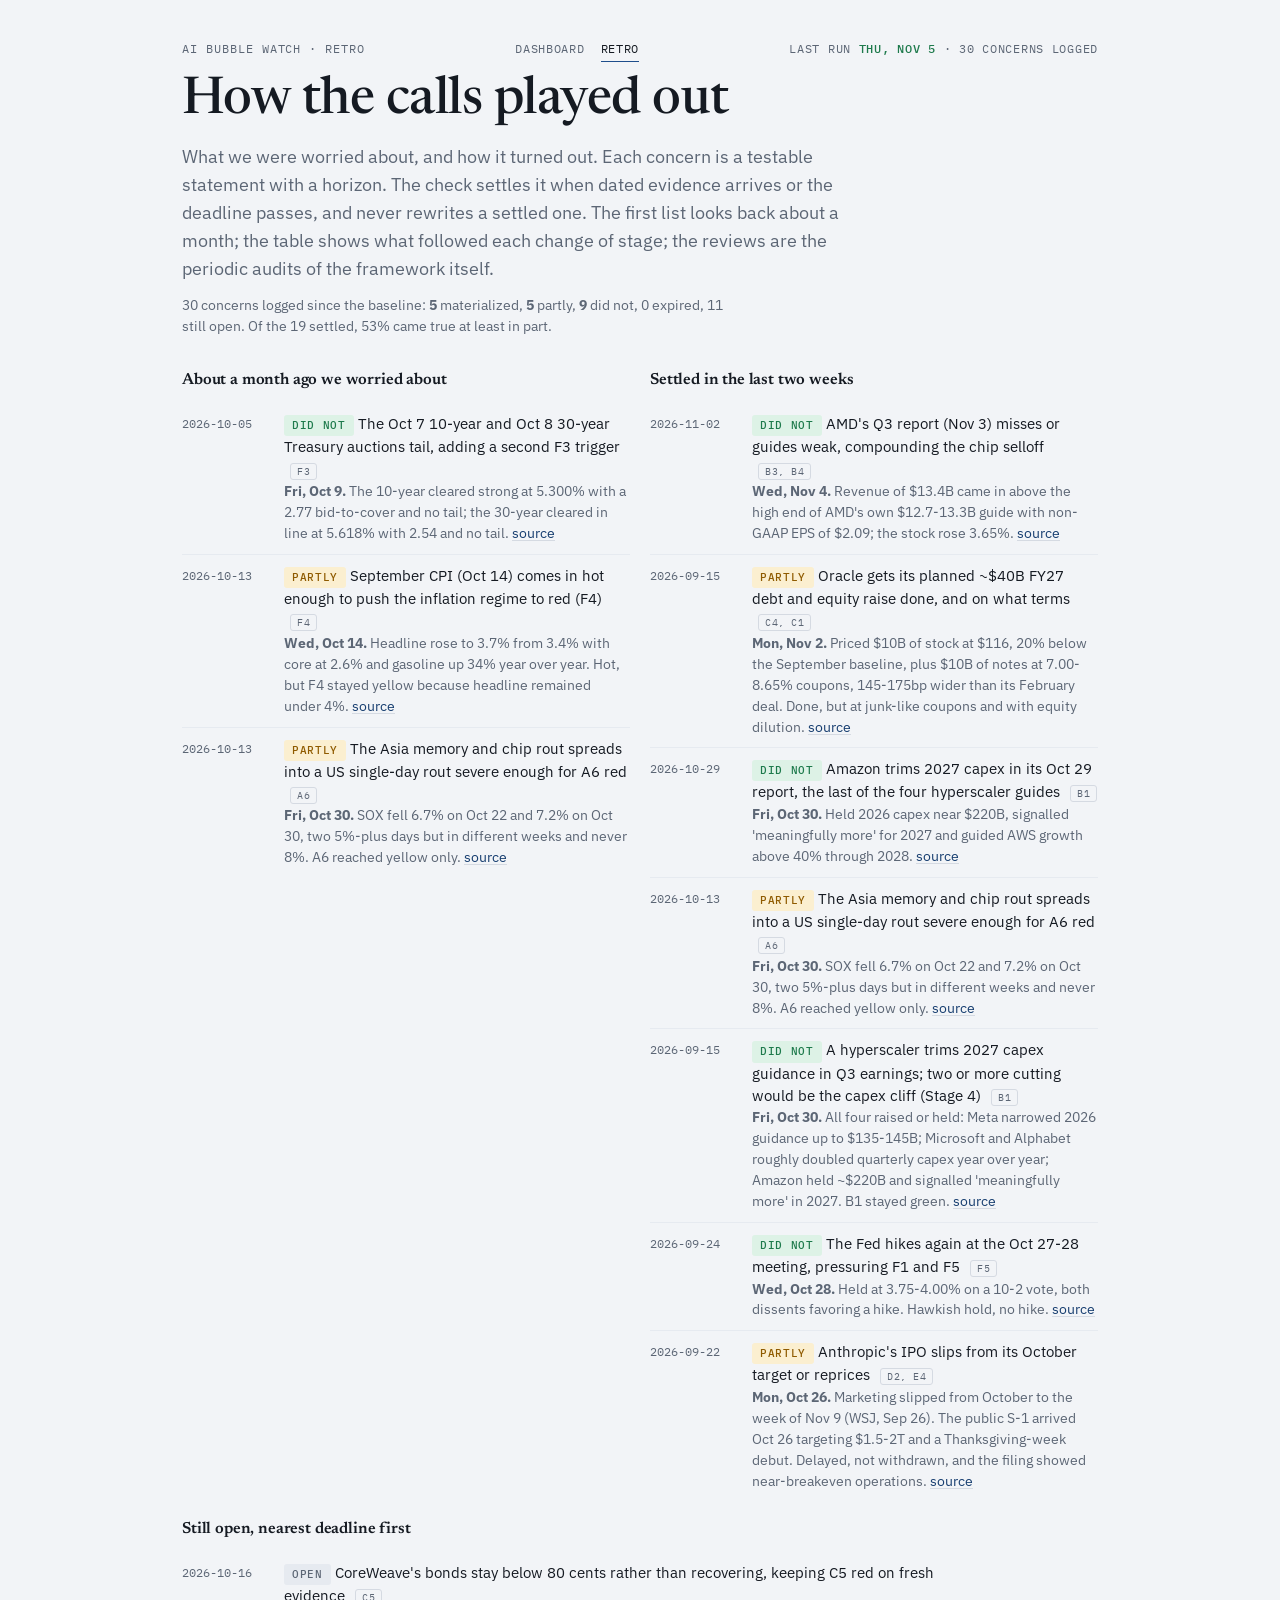
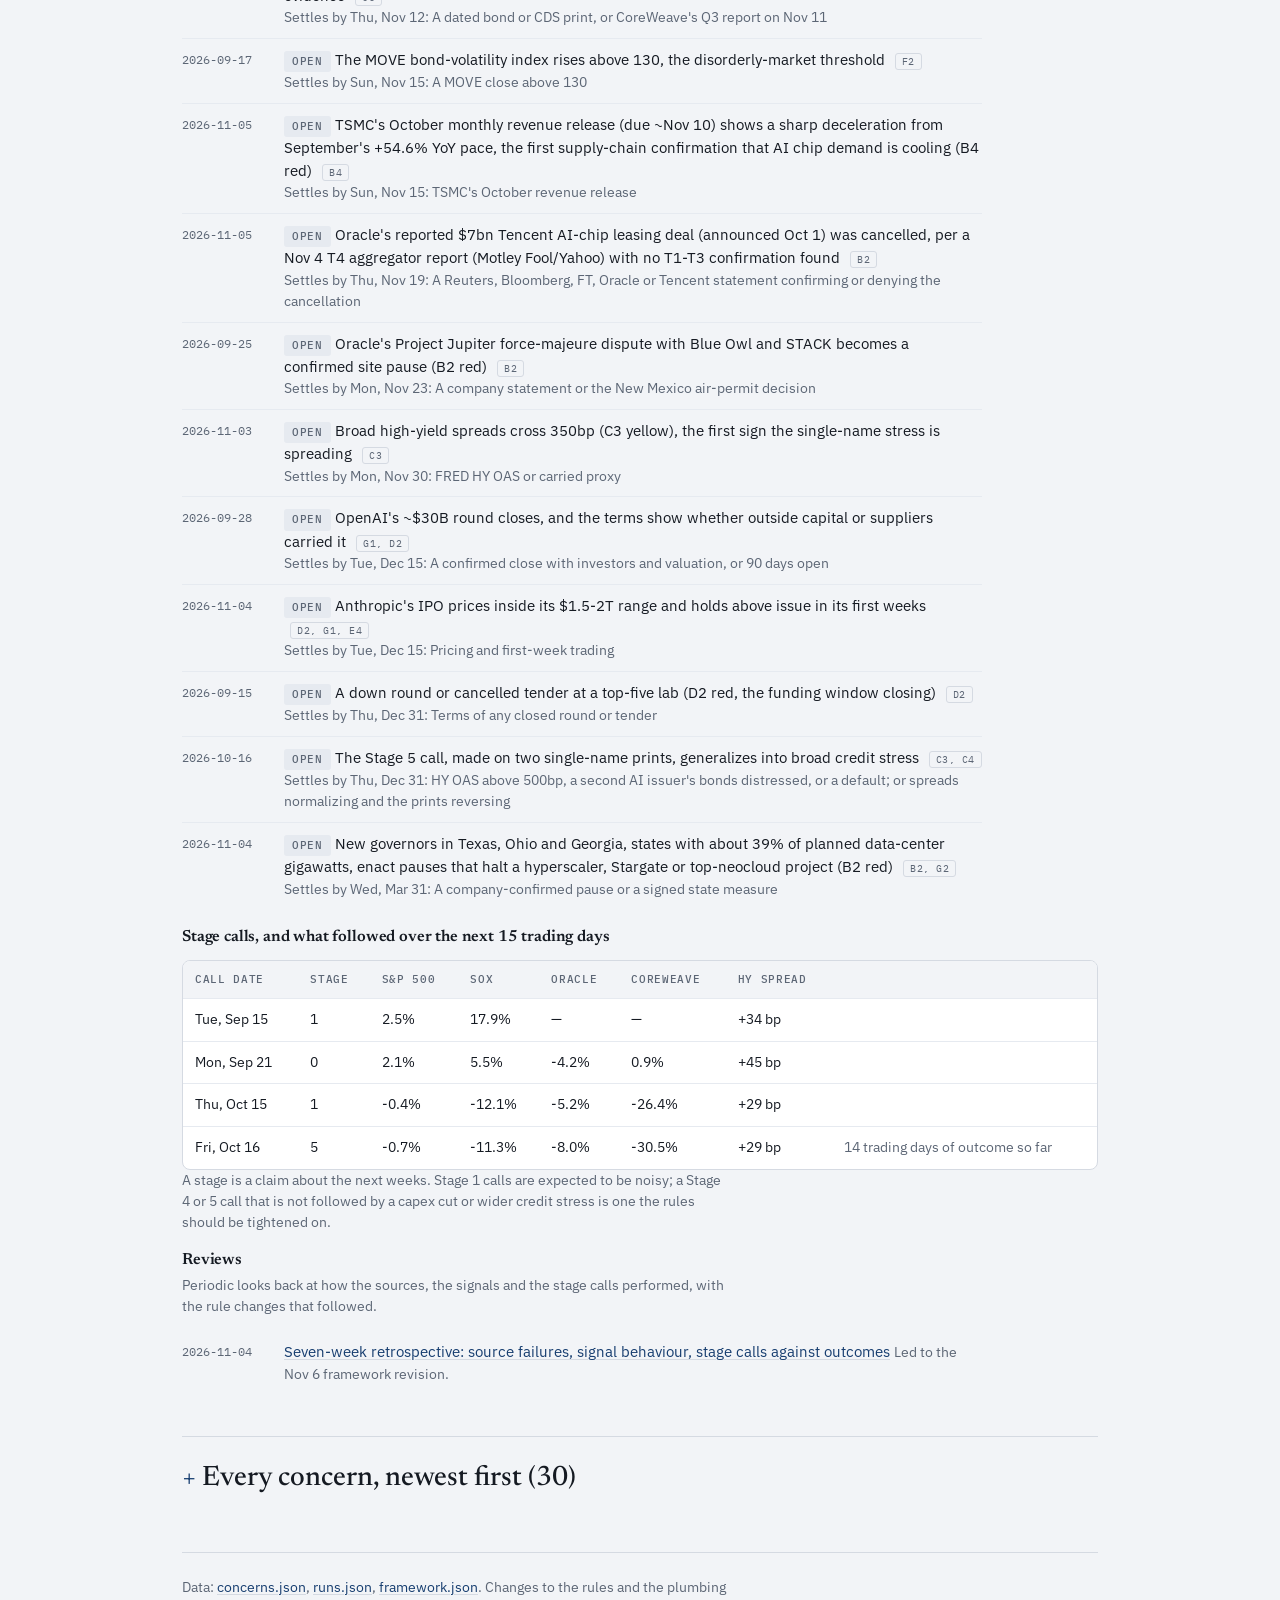
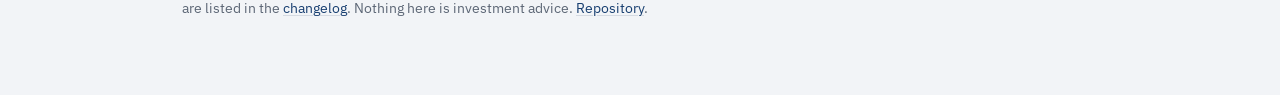
==== retro.html @ d9f659ba "Retro on its own page, changelog file, feeds through network secrets - retro.html and assets/retro.j" ====
<!doctype html>
<html lang="en">
<head>
<meta charset="utf-8">
<meta name="viewport" content="width=device-width, initial-scale=1">
<meta name="robots" content="noindex, nofollow, noarchive">
<title>Retro: how the AI bubble calls played out</title>
<meta name="description" content="What the AI bubble check worried about, how each concern was settled, what followed each change of stage, and the periodic reviews of the framework.">
<link rel="preconnect" href="https://fonts.googleapis.com">
<link rel="stylesheet" href="https://fonts.googleapis.com/css2?family=Newsreader:opsz,wght@6..72,400;6..72,500;6..72,600&family=IBM+Plex+Sans:wght@400;500;600&family=IBM+Plex+Mono:wght@400;500&display=swap">
<link rel="stylesheet" href="assets/style.css">
</head>
<body>
<div class="wrap">
  <div class="top">
    <div class="eyebrow">AI bubble watch &middot; retro</div>
    <nav class="nav" aria-label="Pages"><a href="./">Dashboard</a><a href="retro.html" aria-current="page">Retro</a></nav>
    <div class="live" id="live">Loading&hellip;</div>
  </div>
  <h1 style="margin-top:10px">How the calls played out</h1>
  <p class="dek">What we were worried about, and how it turned out. Each concern is a testable statement with a horizon. The check settles it when dated evidence arrives or the deadline passes, and never rewrites a settled one. The first list looks back about a month; the table shows what followed each change of stage; the reviews are the periodic audits of the framework itself.</p>

  <div id="retro"><p class="small">Loading&hellip;</p></div>

  <hr class="rule">
  <p class="small" style="margin-top:24px">Data: <a href="data/concerns.json">concerns.json</a>, <a href="data/runs.json">runs.json</a>, <a href="data/framework.json">framework.json</a>. Changes to the rules and the plumbing are listed in the <a href="https://github.com/abhinav777/ai-bubble-watch/blob/main/docs/CHANGELOG.md">changelog</a>. Nothing here is investment advice. <a href="https://github.com/abhinav777/ai-bubble-watch">Repository</a>.</p>
</div>
<script src="assets/retro.js"></script>
</body>
</html>
---- assets/style.css ----
:root{
  --paper:#F2F4F7; --surface:#FFFFFF; --ink:#151A22; --muted:#5C6675; --rule:#D5DAE2; --rule-soft:#E6EAF0;
  --accent:#1F4E8C; --accent-ink:#173E70; --accent-soft:#E3ECF7;
  --g:#1E7A4C; --g-bg:#DDF2E6; --y:#8F5B00; --y-bg:#FBEFD0; --r:#B3261E; --r-bg:#F8DDDA;
  --shadow:0 1px 2px rgba(21,26,34,.06), 0 8px 24px rgba(21,26,34,.06);
  color-scheme:light;
}
@media (prefers-color-scheme: dark){
  :root:not([data-theme="light"]){
    --paper:#0E1116; --surface:#161B23; --ink:#E7EAEE; --muted:#9AA3B0; --rule:#2A313C; --rule-soft:#222933;
    --accent:#7FB0E8; --accent-ink:#A9CBF2; --accent-soft:#1B2A3D;
    --g:#5CC48C; --g-bg:#14301F; --y:#E0A52E; --y-bg:#3A2B0A; --r:#F0776E; --r-bg:#3D1512;
    --shadow:0 1px 2px rgba(0,0,0,.4), 0 8px 24px rgba(0,0,0,.35);
    color-scheme:dark;
  }
}
:root[data-theme="dark"]{
  --paper:#0E1116; --surface:#161B23; --ink:#E7EAEE; --muted:#9AA3B0; --rule:#2A313C; --rule-soft:#222933;
  --accent:#7FB0E8; --accent-ink:#A9CBF2; --accent-soft:#1B2A3D;
  --g:#5CC48C; --g-bg:#14301F; --y:#E0A52E; --y-bg:#3A2B0A; --r:#F0776E; --r-bg:#3D1512;
  --shadow:0 1px 2px rgba(0,0,0,.4), 0 8px 24px rgba(0,0,0,.35);
  color-scheme:dark;
}
*{box-sizing:border-box}
body{margin:0;background:var(--paper);color:var(--ink);font-family:"IBM Plex Sans",-apple-system,"Segoe UI",Helvetica,Arial,sans-serif;font-size:16px;line-height:1.55;-webkit-font-smoothing:antialiased}
.wrap{max-width:980px;margin:0 auto;padding-block:40px 64px;padding-inline:clamp(16px,4vw,32px)}
a{color:var(--accent-ink);text-decoration:underline;text-decoration-color:var(--rule);text-underline-offset:2px}
a:hover{text-decoration-color:var(--accent-ink)}
a:focus-visible,button:focus-visible{outline:2px solid var(--accent);outline-offset:2px}
h1,h2,h3{font-family:"Newsreader",Georgia,"Times New Roman",serif;font-weight:500;line-height:1.15;margin:0;text-wrap:balance;letter-spacing:-.01em}
h1{font-size:clamp(34px,5.2vw,52px)}
h2{font-size:clamp(24px,3vw,30px);margin-top:56px;margin-bottom:6px}
h3{font-size:19px;margin-top:22px;margin-bottom:6px;font-weight:600}
p{margin:0 0 12px;max-width:68ch}
.eyebrow{font-family:"IBM Plex Mono",ui-monospace,Menlo,monospace;font-size:12px;letter-spacing:.08em;text-transform:uppercase;color:var(--muted)}
.dek{font-size:18px;color:var(--muted);max-width:62ch;margin-top:12px}
.sub{color:var(--muted);font-size:15px;max-width:70ch;margin-bottom:18px}
.mono{font-family:"IBM Plex Mono",ui-monospace,Menlo,monospace;font-variant-numeric:tabular-nums}
.num{font-variant-numeric:tabular-nums}
hr.rule{border:0;border-top:1px solid var(--rule);margin:40px 0 0}

/* verdict */
.verdict{margin-top:28px;background:var(--surface);border:1px solid var(--rule);border-radius:10px;box-shadow:var(--shadow);padding:24px clamp(16px,3vw,28px)}
.verdict .lead{font-family:"Newsreader",Georgia,serif;font-size:clamp(22px,2.6vw,28px);font-weight:500;line-height:1.25;margin:0 0 14px;max-width:none;text-wrap:balance}
.stage{display:grid;grid-template-columns:repeat(6,1fr);gap:4px;margin:18px 0 8px}
.stage div{position:relative;height:38px;border-radius:4px;background:var(--rule-soft);display:flex;align-items:center;justify-content:center;font-family:"IBM Plex Mono",monospace;font-size:11px;letter-spacing:.04em;color:var(--muted);text-transform:uppercase;text-align:center;padding:0 4px;line-height:1.15}
.stage div.on{background:var(--y-bg);color:var(--y);border:1.5px solid var(--y);font-weight:500}
.stage div.done{background:var(--accent-soft);color:var(--accent-ink)}
.counts{display:flex;flex-wrap:wrap;gap:10px 18px;margin:14px 0 6px;font-size:14px;color:var(--muted)}
.counts b{font-family:"IBM Plex Mono",monospace;font-size:20px;font-weight:500;margin-right:6px;vertical-align:-2px}
.counts .r b{color:var(--r)} .counts .y b{color:var(--y)} .counts .g b{color:var(--g)}
.update{margin-top:18px;border-color:var(--accent);border-width:1px 1px 1px 4px}
.update ul{margin:8px 0 0;padding-left:18px;max-width:80ch}
.update li{margin-bottom:9px;font-size:15px}
.update li b{font-weight:600}

/* chips */
.chip{display:inline-block;font-family:"IBM Plex Mono",monospace;font-size:11px;letter-spacing:.06em;text-transform:uppercase;padding:2px 8px;border-radius:3px;font-weight:500;white-space:nowrap}
.chip.g{background:var(--g-bg);color:var(--g)} .chip.y{background:var(--y-bg);color:var(--y)} .chip.r{background:var(--r-bg);color:var(--r)}
.chip.n{background:var(--rule-soft);color:var(--muted)}

/* timeline */
.tl{list-style:none;margin:16px 0 0;padding:0;border-left:2px solid var(--rule);max-width:76ch}
.tl li{position:relative;padding:0 0 18px 22px}
.tl li::before{content:"";position:absolute;left:-7px;top:7px;width:12px;height:12px;border-radius:50%;background:var(--paper);border:2px solid var(--accent)}
.tl li.hot::before{background:var(--r);border-color:var(--r)}
.tl .d{font-family:"IBM Plex Mono",monospace;font-size:12px;letter-spacing:.06em;text-transform:uppercase;color:var(--muted);display:block;margin-bottom:2px}
.tl p{margin:0}

/* tables */
.tblwrap{overflow-x:auto;margin-top:14px;border:1px solid var(--rule);border-radius:8px;background:var(--surface)}
table{border-collapse:collapse;width:100%;font-size:14px}
th,td{text-align:left;vertical-align:top;padding:10px 12px;border-top:1px solid var(--rule-soft)}
thead th{border-top:0;font-family:"IBM Plex Mono",monospace;font-size:11px;letter-spacing:.06em;text-transform:uppercase;color:var(--muted);font-weight:500;background:var(--paper)}
tr.pillar th{background:var(--accent-soft);color:var(--accent-ink);font-family:"IBM Plex Sans",sans-serif;font-size:13px;font-weight:600;letter-spacing:.01em;text-transform:none;padding:8px 12px}
td.id{font-family:"IBM Plex Mono",monospace;color:var(--muted);white-space:nowrap;width:1%}
td.val{font-variant-numeric:tabular-nums;min-width:12ch}
td.note{color:var(--muted);min-width:22ch}
.stagetbl td:first-child{white-space:nowrap}

/* two-column evidence */
.cols{display:grid;grid-template-columns:1fr 1fr;gap:20px;margin-top:16px}
@media (max-width:760px){.cols{grid-template-columns:1fr}}
.card{background:var(--surface);border:1px solid var(--rule);border-radius:10px;padding:18px 20px}
.card h3{margin-top:0;display:flex;align-items:center;gap:10px}
.card h3 .chip{font-size:10px}
.card ul{margin:10px 0 0;padding-left:18px}
.card li{margin-bottom:10px;font-size:14.5px}
.card li b{font-weight:600}
.tag{font-family:"IBM Plex Mono",monospace;font-size:10.5px;letter-spacing:.05em;color:var(--muted);text-transform:uppercase;margin-left:4px}

/* tracker tiles */
.tiles{display:grid;grid-template-columns:repeat(4,1fr);gap:12px;margin-top:16px}
@media (max-width:860px){.tiles{grid-template-columns:repeat(2,1fr)}}
@media (max-width:460px){.tiles{grid-template-columns:1fr}}
.tile{background:var(--surface);border:1px solid var(--rule);border-radius:10px;padding:16px 18px;display:flex;flex-direction:column;gap:4px}
.tile .k{font-family:"IBM Plex Mono",monospace;font-size:11px;letter-spacing:.06em;text-transform:uppercase;color:var(--muted)}
.tile .v{font-family:"Newsreader",Georgia,serif;font-size:34px;line-height:1;font-weight:500;font-variant-numeric:tabular-nums}
.tile .l{font-size:13px;color:var(--muted)}
.tile .l b{color:var(--ink);font-weight:600}
.tile .k a{color:inherit;text-decoration:none}
#retro h3{margin:18px 0 6px;font-size:16px}
#retro .cols{display:grid;grid-template-columns:1fr 1fr;gap:20px}
@media (max-width:760px){#retro .cols{grid-template-columns:1fr}}
.tile .tspark{display:block;width:100%;height:36px;margin-top:6px}

/* calendar */
.cal{list-style:none;padding:0;margin:14px 0 0;max-width:76ch}
.cal li{display:grid;grid-template-columns:9ch 1fr;gap:14px;padding:10px 0;border-top:1px solid var(--rule-soft);font-size:14.5px}
.cal li:first-child{border-top:0}
.cal .d{font-family:"IBM Plex Mono",monospace;font-size:12px;color:var(--muted);padding-top:3px}
@media (max-width:460px){.cal li{grid-template-columns:1fr;gap:2px}}

/* routine box */
.routine{background:var(--accent-soft);border:1px solid var(--rule);border-radius:10px;padding:20px 22px;margin-top:16px}
.routine dl{display:grid;grid-template-columns:max-content 1fr;gap:6px 18px;margin:12px 0 0;font-size:14.5px}
.routine dt{font-family:"IBM Plex Mono",monospace;font-size:11px;letter-spacing:.06em;text-transform:uppercase;color:var(--muted);padding-top:3px}
.routine dd{margin:0}
@media (max-width:460px){.routine dl{grid-template-columns:1fr}}
pre{background:var(--surface);border:1px solid var(--rule);border-radius:6px;padding:12px 14px;overflow-x:auto;font-family:"IBM Plex Mono",monospace;font-size:13px;margin:12px 0 0}

.small{font-size:13.5px;color:var(--muted)}
ul.src{columns:2;column-gap:28px;font-size:13.5px;padding-left:18px;margin:10px 0 0}
@media (max-width:760px){ul.src{columns:1}}
ul.src li{margin-bottom:6px;break-inside:avoid}
@media (prefers-reduced-motion: no-preference){a{transition:text-decoration-color .15s}}

/* dashboard additions */
.top{display:flex;flex-wrap:wrap;justify-content:space-between;align-items:baseline;gap:8px 20px}
.top .live{font-family:"IBM Plex Mono",monospace;font-size:12px;letter-spacing:.06em;text-transform:uppercase;color:var(--muted)}
.top .live b{color:var(--g);font-weight:500}
.now-grid{display:grid;grid-template-columns:repeat(5,1fr);gap:12px;margin:16px 0 6px}
@media (max-width:960px){.now-grid{grid-template-columns:repeat(3,1fr)}}
@media (max-width:560px){.now-grid{grid-template-columns:repeat(2,1fr)}}
.kpi{background:var(--paper);border:1px solid var(--rule-soft);border-radius:8px;padding:12px 14px}
.kpi .k{font-family:"IBM Plex Mono",monospace;font-size:11px;letter-spacing:.06em;text-transform:uppercase;color:var(--muted)}
.kpi .v{font-family:"Newsreader",Georgia,serif;font-size:30px;line-height:1.1;font-weight:500;font-variant-numeric:tabular-nums;margin-top:4px}
.kpi .v.r{color:var(--r)} .kpi .v.y{color:var(--y)} .kpi .v.g{color:var(--g)}
.kpi .s{font-size:12.5px;color:var(--muted);margin-top:4px}
.changed{margin:10px 0 0;padding-left:18px;font-size:14.5px}
.trend td,.trend th{white-space:nowrap;font-variant-numeric:tabular-nums}
.trend td.note{white-space:normal;min-width:26ch}
.trend .amp{font-family:"IBM Plex Mono",monospace;font-size:11px;letter-spacing:.05em}
.sparks{display:grid;grid-template-columns:repeat(4,1fr);gap:12px;margin-top:14px}
@media (max-width:760px){.sparks{grid-template-columns:repeat(2,1fr)}}
.spark{background:var(--surface);border:1px solid var(--rule);border-radius:8px;padding:10px 12px}
.spark .k{font-family:"IBM Plex Mono",monospace;font-size:11px;letter-spacing:.06em;text-transform:uppercase;color:var(--muted)}
.spark svg{width:100%;height:56px;display:block;margin-top:6px;overflow:visible}
.spark .last{font-family:"IBM Plex Mono",monospace;font-size:13px;margin-top:4px}
.mark{font-family:"IBM Plex Mono",monospace;font-size:10px;letter-spacing:.05em;text-transform:uppercase;padding:1px 6px;border-radius:3px;border:1px solid var(--rule);color:var(--muted);margin-left:6px;white-space:nowrap}
.mark.hot{border-color:var(--accent);color:var(--accent-ink)}
.log{list-style:none;padding:0;margin:14px 0 0;max-width:80ch}
.log li{display:grid;grid-template-columns:10ch 1fr;gap:12px;padding:10px 0;border-top:1px solid var(--rule-soft);font-size:14.5px}
.log li:first-child{border-top:0}
.log .d{font-family:"IBM Plex Mono",monospace;font-size:12px;color:var(--muted);padding-top:2px}
.log .kind{font-family:"IBM Plex Mono",monospace;font-size:10px;letter-spacing:.05em;text-transform:uppercase;padding:1px 6px;border-radius:3px;margin-right:6px;background:var(--rule-soft);color:var(--muted)}
.log .kind.hard{background:var(--accent-soft);color:var(--accent-ink)}
.log .kind.framework{background:var(--y-bg);color:var(--y)}
.log .kind.overnight{background:var(--r-bg);color:var(--r)}
@media (max-width:460px){.log li{grid-template-columns:1fr;gap:2px}}
details.ref{margin-top:40px;border-top:1px solid var(--rule);padding-top:8px}
details.ref summary{cursor:pointer;font-family:"Newsreader",Georgia,serif;font-size:clamp(22px,2.6vw,28px);font-weight:500;padding:12px 0;list-style:none}
details.ref summary::-webkit-details-marker{display:none}
details.ref summary::before{content:"+ ";color:var(--accent-ink)}
details.ref[open] summary::before{content:"\2212  "}
.btn{font:inherit;font-size:13px;padding:6px 12px;border-radius:6px;border:1px solid var(--rule);background:var(--surface);color:var(--ink);cursor:pointer}
.btn:hover{border-color:var(--accent)}
.err{background:var(--r-bg);color:var(--r);padding:10px 14px;border-radius:8px;margin-top:16px}
.nav{display:flex;gap:16px;align-items:baseline}
.nav a{font-family:"IBM Plex Mono",ui-monospace,Menlo,monospace;font-size:12px;letter-spacing:.06em;text-transform:uppercase;color:var(--muted);text-decoration:none;padding-bottom:2px;border-bottom:1px solid transparent}
.nav a:hover{color:var(--accent)}
.nav a[aria-current]{color:var(--ink);border-bottom-color:var(--accent)}
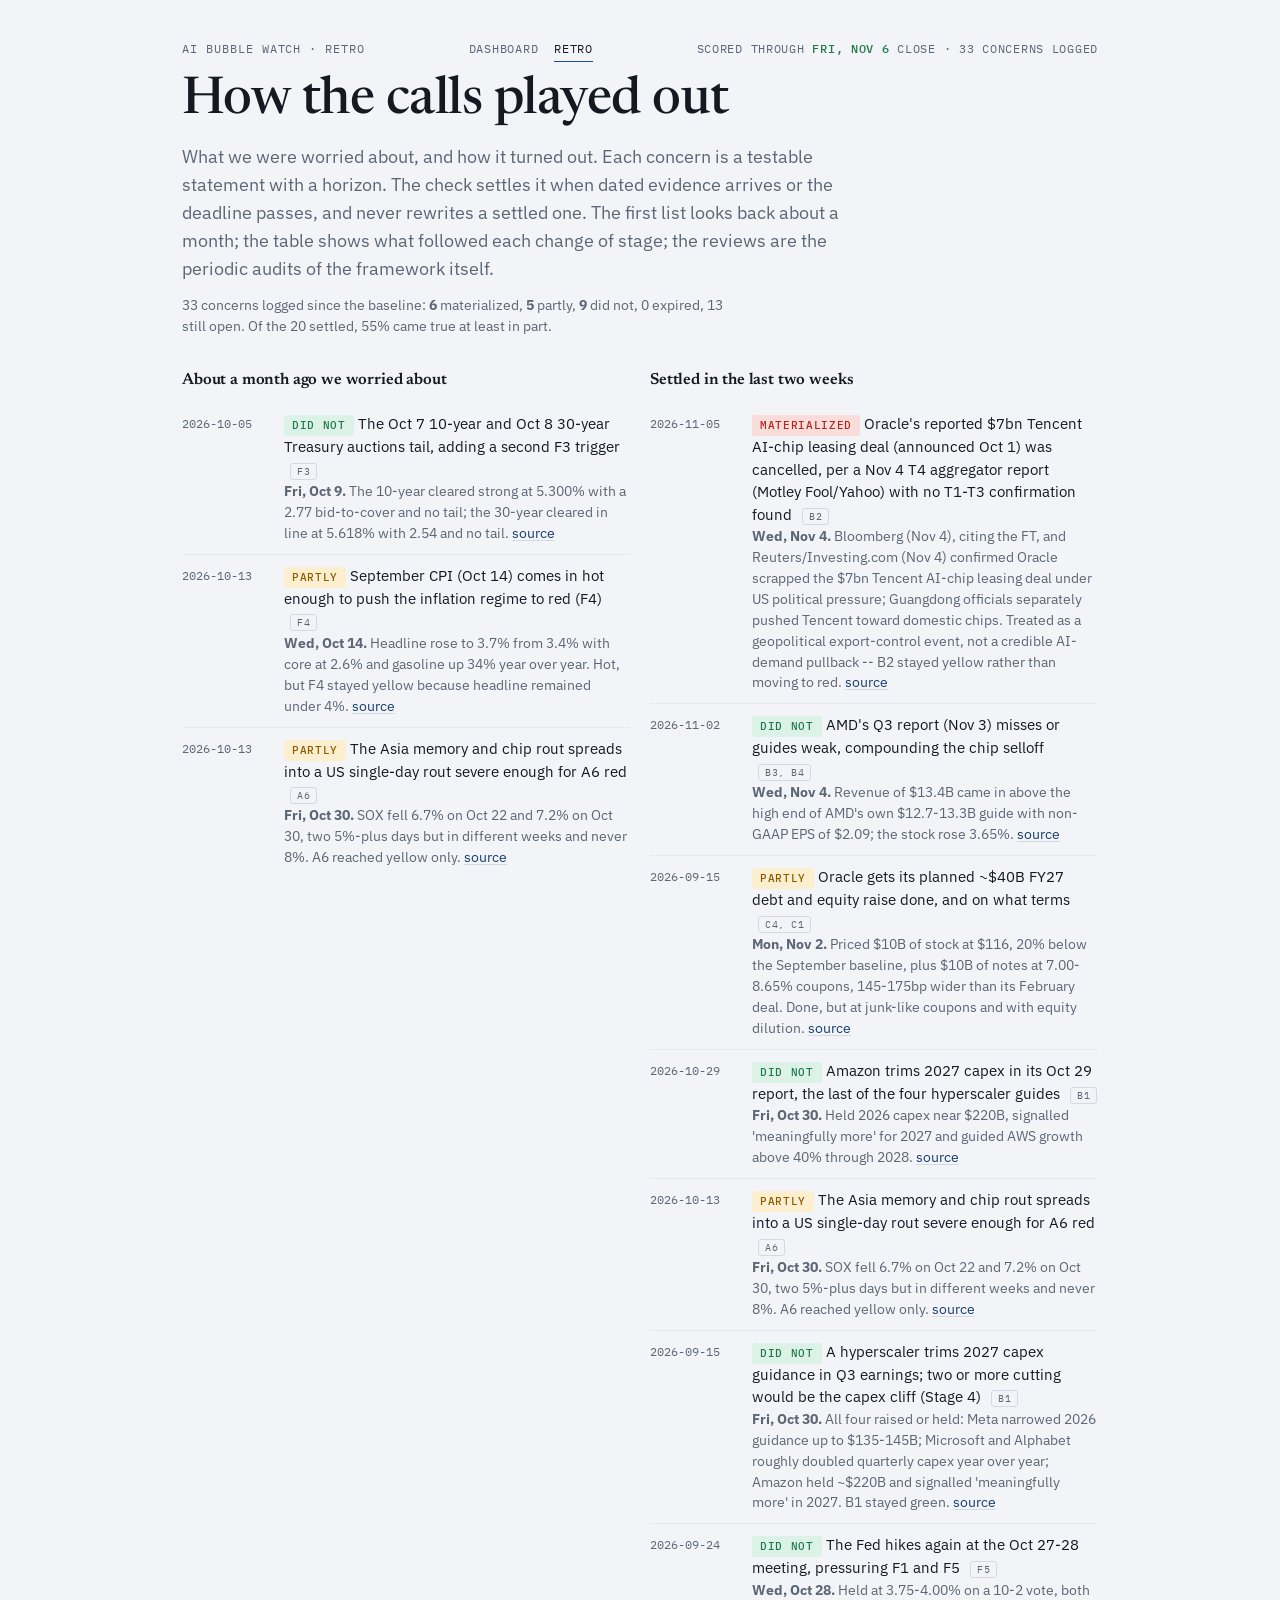
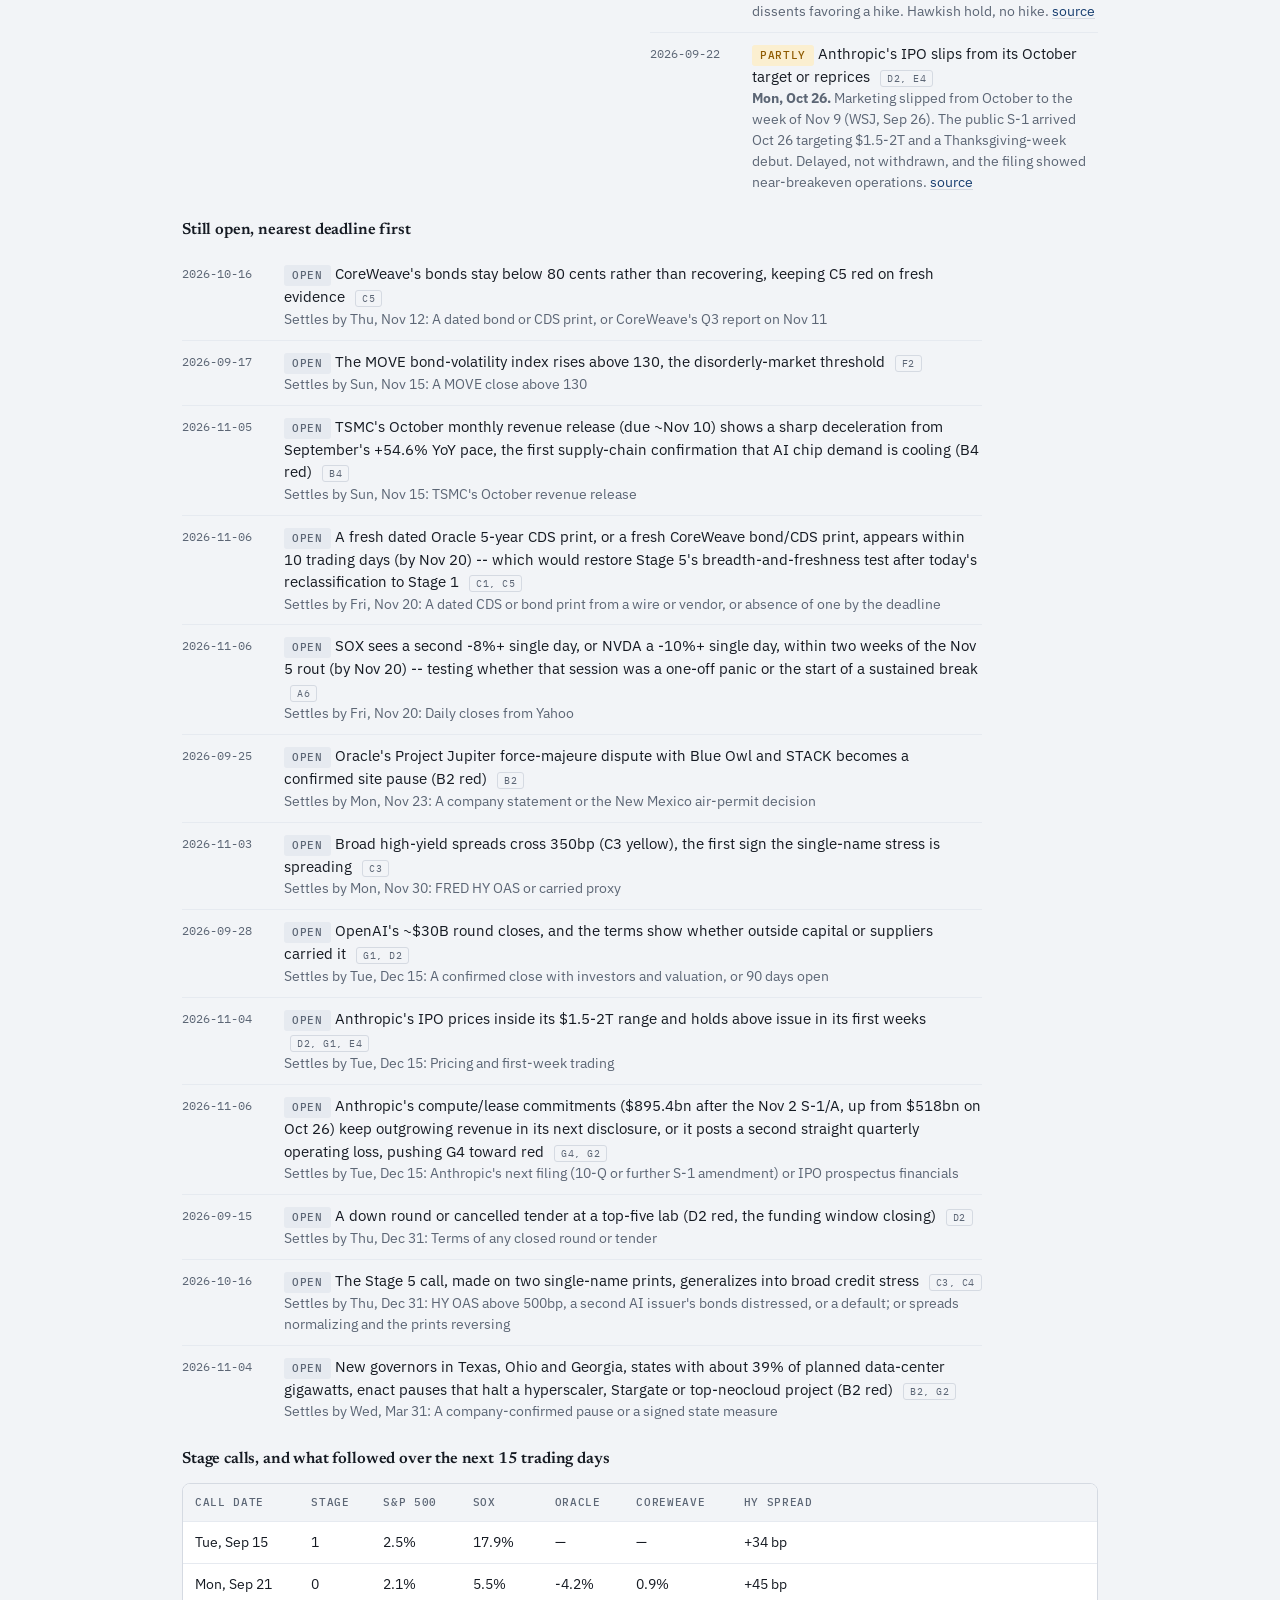
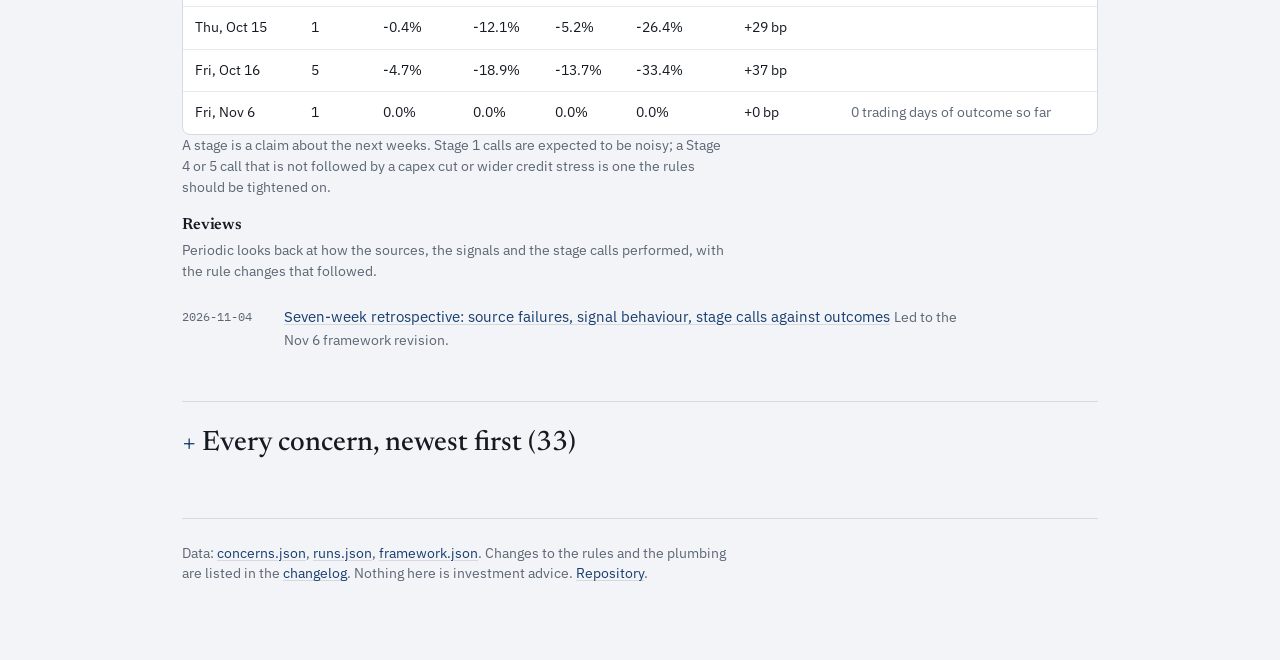
==== commit ed150646: "Header says what the scoring covers and when the next run is due; heartbeat file for both routines -" ====
--- a/retro.html
+++ b/retro.html
@@ -25,6 +25,7 @@
   <hr class="rule">
   <p class="small" style="margin-top:24px">Data: <a href="data/concerns.json">concerns.json</a>, <a href="data/runs.json">runs.json</a>, <a href="data/framework.json">framework.json</a>. Changes to the rules and the plumbing are listed in the <a href="https://github.com/abhinav777/ai-bubble-watch/blob/main/docs/CHANGELOG.md">changelog</a>. Nothing here is investment advice. <a href="https://github.com/abhinav777/ai-bubble-watch">Repository</a>.</p>
 </div>
+<script src="assets/status.js"></script>
 <script src="assets/retro.js"></script>
 </body>
 </html>
--- a/assets/style.css
+++ b/assets/style.css
@@ -170,3 +170,13 @@
 .nav a{font-family:"IBM Plex Mono",ui-monospace,Menlo,monospace;font-size:12px;letter-spacing:.06em;text-transform:uppercase;color:var(--muted);text-decoration:none;padding-bottom:2px;border-bottom:1px solid transparent}
 .nav a:hover{color:var(--accent)}
 .nav a[aria-current]{color:var(--ink);border-bottom-color:var(--accent)}
+
+/* header status: running / late states, and the overnight-watch strip */
+.top .live .run{color:var(--y)}
+.top .live .late{color:var(--r)}
+.strip{margin-top:6px;font-family:"IBM Plex Mono",ui-monospace,Menlo,monospace;font-size:12px;letter-spacing:.04em;color:var(--muted);display:flex;gap:10px;align-items:baseline;flex-wrap:wrap}
+.strip[hidden]{display:none}
+.strip .dot{display:inline-block;width:7px;height:7px;border-radius:50%;background:var(--g);flex:none;position:relative;top:-1px}
+.strip.alert .dot{background:var(--y)}
+.strip.missing .dot{background:var(--r)}
+.strip b{color:var(--ink);font-weight:500;text-transform:uppercase;letter-spacing:.06em}
